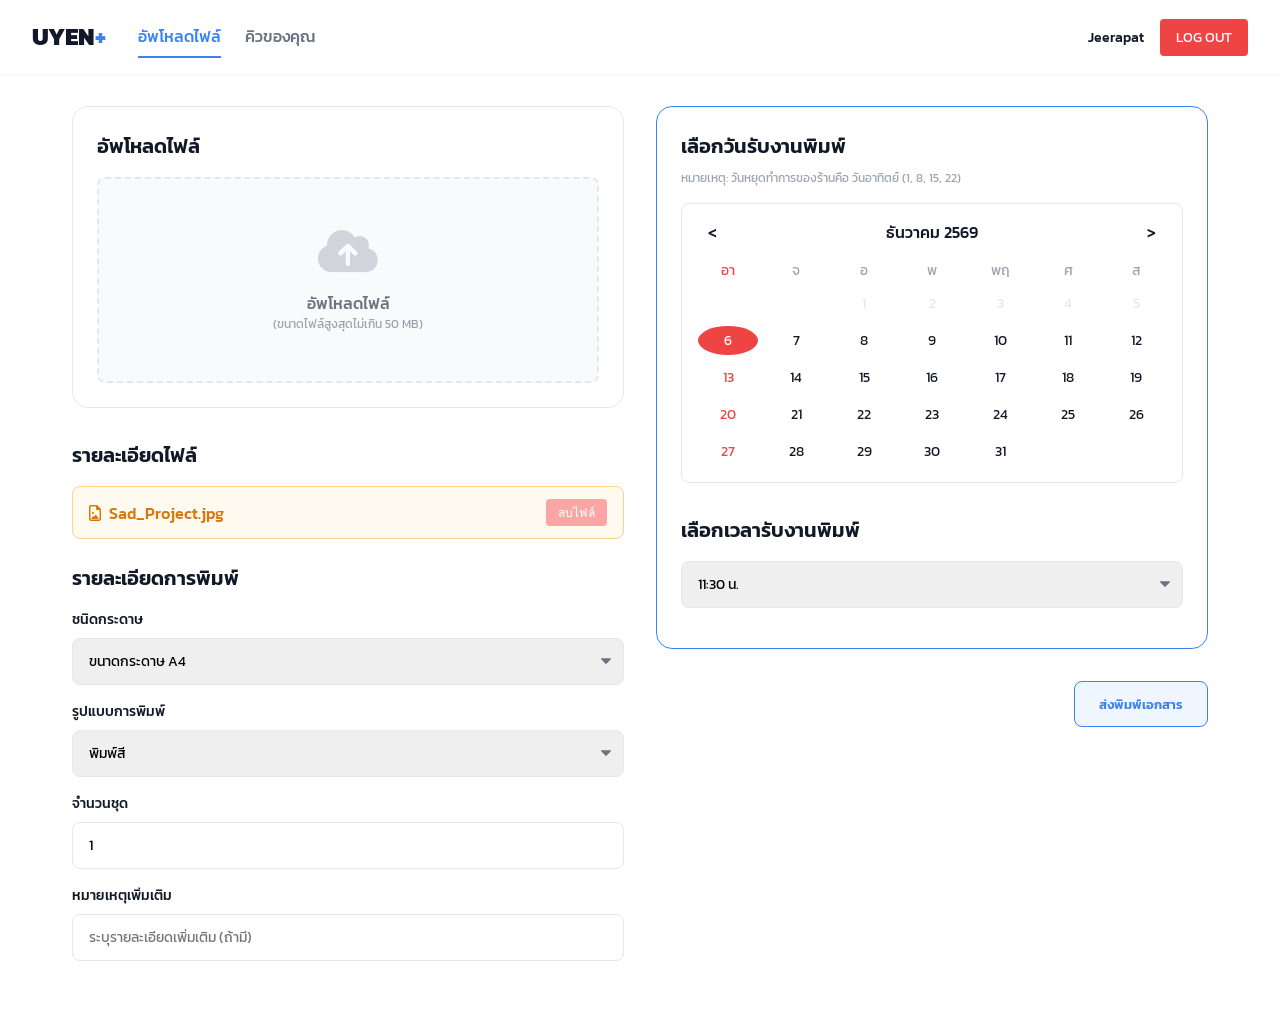
==== dashboard.html @ d8b0818e "first commit" ====
<!DOCTYPE html>
<html lang="th">
<head>
    <meta charset="UTF-8">
    <meta name="viewport" content="width=device-width, initial-scale=1.0">
    <title>UYEN - Dashboard</title>
    <link href="https://fonts.googleapis.com/css2?family=Kanit:wght@300;400;500;600;700&display=swap" rel="stylesheet">
    <link rel="stylesheet" href="https://cdnjs.cloudflare.com/ajax/libs/font-awesome/6.4.0/css/all.min.css">
    <link rel="stylesheet" href="./css/style.css">
</head>
<body>
    <!-- Top Nav -->
    <nav class="navbar">
        <div class="nav-left">
            <button class="hamburger-btn" id="mobileMenuBtn">
                <i class="fa-solid fa-bars"></i>
            </button>
            <div class="nav-brand">UYEN<span>+</span></div>
            <div class="nav-links">
                <a href="./dashboard.html" class="nav-link active">อัพโหลดไฟล์</a>
                <a href="./queue.html" class="nav-link">คิวของคุณ</a>
            </div>
            <!-- Mobile Menu Dropdown -->
            <div class="mobile-nav-dropdown" id="mobileMenuDropdown">
                <a href="./dashboard.html" class="nav-link active">อัพโหลดไฟล์</a>
                <a href="./queue.html" class="nav-link">คิวของคุณ</a>
            </div>
        </div>
        <div class="nav-right">
            <span class="user-name">Jeerapat</span>
            <button class="btn-logout" onclick="window.location.href='./index.html'">LOG OUT</button>
        </div>
    </nav>

    <!-- Main Content -->
    <main class="container">
        <div class="dashboard-grid">
            
            <!-- Left Column: Forms -->
            <div class="left-col">
                <div class="section-card">
                    <h2 class="section-title">อัพโหลดไฟล์</h2>
                    <div class="upload-zone" id="uploadZone">
                        <i class="fa-solid fa-cloud-arrow-up upload-icon"></i>
                        <p style="font-weight: 500;">อัพโหลดไฟล์</p>
                        <p style="font-size: 0.75rem; color: #9ca3af;">(ขนาดไฟล์สูงสุดไม่เกิน 50 MB)</p>
                        <input type="file" id="fileInput" style="display: none;" accept=".pdf,.docx,.jpg,.png">
                    </div>
                </div>

                <div class="section-title">รายละเอียดไฟล์</div>
                <div class="file-item">
                    <div class="file-info">
                        <i class="fa-regular fa-file-image"></i>
                        <span>Sad_Project.jpg</span>
                    </div>
                    <button class="btn-delete">ลบไฟล์</button>
                </div>

                <div class="section-title">รายละเอียดการพิมพ์</div>
                <form id="printDetailsForm">
                    <div class="form-group">
                        <label class="form-label">ชนิดกระดาษ</label>
                        <select class="form-select custom-chevron" name="paper_type">
                            <option value="A4">ขนาดกระดาษ A4</option>
                            <option value="A3">ขนาดกระดาษ A3</option>
                        </select>
                    </div>
                    
                    <div class="form-group">
                        <label class="form-label">รูปแบบการพิมพ์</label>
                        <select class="form-select custom-chevron" name="color_type">
                            <option value="color">พิมพ์สี</option>
                            <option value="bw">ขาวดำ</option>
                        </select>
                    </div>

                    <div class="form-group" style="position: relative;">
                        <label class="form-label">จำนวนชุด</label>
                        <input type="number" class="form-control" name="copies" value="1" min="1">
                        <!-- Custom styled + icon could go here if needed -->
                    </div>

                    <div class="form-group">
                        <label class="form-label">หมายเหตุเพิ่มเติม</label>
                        <input type="text" class="form-control" name="notes" placeholder="ระบุรายละเอียดเพิ่มเติม (ถ้ามี)">
                    </div>
                </form>
            </div>

            <!-- Right Column: Schedule -->
            <div class="right-col">
                <div class="schedule-card">
                    <h2 class="section-title" style="margin-bottom: 0.5rem;">เลือกวันรับงานพิมพ์</h2>
                    <p style="font-size: 0.75rem; color: #9ca3af; margin-bottom: 1rem;">หมายเหตุ: วันหยุดทำการของร้านคือ วันอาทิตย์ (1, 8, 15, 22)</p>
                    
                    <!-- Calendar Interactive -->
                    <input type="hidden" name="pickup_date" id="pickupDateInput" value="">
                    <div style="border: 1px solid #e5e7eb; border-radius: 8px; padding: 1rem; margin-bottom: 2rem; background: #fff; user-select: none;">
                        <div style="display:flex; justify-content:space-between; margin-bottom:1rem; font-weight:500; align-items: center;">
                            <span style="cursor:pointer; padding: 0 10px;" id="prevMonth">&lt;</span>
                            <span id="monthYearDisplay"></span> 
                            <span style="cursor:pointer; padding: 0 10px;" id="nextMonth">&gt;</span>
                        </div>
                        <div style="display:grid; grid-template-columns: repeat(7, 1fr); text-align:center; gap: 0.5rem; font-size:0.875rem; margin-bottom: 0.5rem; color:#9ca3af;">
                            <div style="color:var(--danger-color)">อา</div><div>จ</div><div>อ</div><div>พ</div><div>พฤ</div><div>ศ</div><div>ส</div>
                        </div>
                        <div id="calendarDays" style="display:grid; grid-template-columns: repeat(7, 1fr); text-align:center; gap: 0.5rem; font-size:0.875rem;">
                            <!-- JavaScript will generate days here -->
                        </div>
                    </div>

                    <h2 class="section-title">เลือกเวลารับงานพิมพ์</h2>
                    <select class="form-select custom-chevron" name="pickup_time" id="timeDropdown" style="width: 100%; margin-bottom: 1rem;">
                        <option value="09:00">09:00 น.</option>
                        <option value="09:30">09:30 น.</option>
                        <option value="10:00">10:00 น.</option>
                        <option value="10:30">10:30 น.</option>
                        <option value="11:00">11:00 น.</option>
                        <option value="11:30" selected>11:30 น.</option>
                        <option value="12:00">12:00 น.</option>
                        <option value="12:00">12:30 น.</option>
                        <option value="13:00">13:00 น.</option>
                        <option value="13:30">13:30 น.</option>
                        <option value="14:00">14:00 น.</option>
                        <option value="14:30">14:30 น.</option>
                        <option value="15:00">15:00 น.</option>
                        <option value="15:30">15:30 น.</option>
                        <option value="16:00">16:00 น.</option>
                        <option value="16:30">16:30 น.</option>
                        <option value="17:00">17:00 น.</option>
                    </select>
                </div>

                <div style="text-align: right; margin-top: 2rem;">
                    <button class="btn-primary" onclick="window.location.href='./queue.html'">ส่งพิมพ์เอกสาร</button>
                </div>
            </div>

        </div>
    </main>
    
    <script src="./js/app.js"></script>
    <script src="./js/api.js"></script>
</body>
</html>
---- css/style.css ----
/* Add to style.css */
:root {
  --primary-color: #3b82f6; /* Blue */
  --primary-light: #eff6ff;
  --success-color: #10b981; /* Green */
  --danger-color: #ef4444; /* Red */
  --danger-light: #fef2f2;
  --warning-color: #fbbf24; /* Yellow */
  --text-dark: #111827;
  --text-gray: #6b7280;
  --text-light: #9ca3af;
  --bg-color: #f9fafb;
  --bg-white: #ffffff;
  --border-color: #e5e7eb;
  --border-radius: 8px;
  --border-radius-lg: 16px;
  --font-family: 'Kanit', sans-serif;
}

* { margin: 0; padding: 0; box-sizing: border-box; }

body {
  font-family: var(--font-family);
  background-color: var(--bg-white);
  color: var(--text-dark);
  line-height: 1.5;
}

a { text-decoration: none; color: var(--text-dark); }

/* Top Navigation */
.navbar {
  display: flex;
  justify-content: space-between;
  align-items: center;
  padding: 1rem 2rem;
  box-shadow: 0 1px 3px rgba(0,0,0,0.05);
  background: var(--bg-white);
  position: relative;
}

.nav-left {
  display: flex;
  align-items: center;
  gap: 2rem;
}

.nav-brand {
  font-size: 1.5rem;
  font-weight: 800;
  color: var(--text-dark);
}
.nav-brand span {
  color: var(--primary-color);
}

.hamburger-btn {
  display: none;
  background: none;
  border: none;
  font-size: 1.5rem;
  color: var(--text-gray);
  cursor: pointer;
}

/* Desktop Links */
.nav-links {
  display: flex;
  gap: 1.5rem;
}

/* Mobile Links Dropdown */
.mobile-nav-dropdown {
  display: none;
  position: absolute;
  top: 100%;
  left: 1rem;
  background: white;
  min-width: 150px;
  box-shadow: 0 4px 6px -1px rgba(0, 0, 0, 0.1), 0 2px 4px -1px rgba(0, 0, 0, 0.06);
  border-radius: var(--border-radius);
  border: 1px solid var(--border-color);
  flex-direction: column;
  z-index: 50;
  padding: 0.5rem 0;
}

.mobile-nav-dropdown.show {
  display: flex;
}

.mobile-nav-dropdown .nav-link {
  padding: 0.75rem 1.5rem;
  border-bottom: none;
}
.mobile-nav-dropdown .nav-link:hover, .mobile-nav-dropdown .nav-link.active {
  background-color: var(--primary-light);
}

.nav-link {
  font-weight: 500;
  color: var(--text-gray);
  padding: 0.5rem 0;
  border-bottom: 2px solid transparent;
  transition: all 0.2s;
}

.nav-link.active {
  color: var(--primary-color);
  border-bottom-color: var(--primary-color);
}

.nav-link:hover {
  color: var(--primary-color);
}

.nav-right {
  display: flex;
  align-items: center;
  gap: 1rem;
}

.user-name {
  font-weight: 500;
  font-size: 0.875rem;
}

.btn-logout {
  background-color: var(--danger-color);
  color: white;
  border: none;
  padding: 0.5rem 1rem;
  border-radius: 4px;
  font-size: 0.875rem;
  font-family: var(--font-family);
  cursor: pointer;
}

/* Layout */
.container {
  max-width: 1200px;
  margin: 0 auto;
  padding: 2rem;
}

.page-title {
  font-size: 1.5rem;
  font-weight: 600;
  margin-bottom: 1.5rem;
  color: #1e3a8a; /* Dark blue for titles */
}

/* Grid Layouts */
.dashboard-grid {
  display: grid;
  grid-template-columns: 1fr 1fr;
  gap: 2rem;
}

/* Left Column - Forms & Upload */
.section-card {
  border: 1px solid var(--border-color);
  border-radius: var(--border-radius-lg);
  padding: 1.5rem;
  margin-bottom: 2rem;
}

.section-title {
  font-size: 1.25rem;
  font-weight: 600;
  margin-bottom: 1rem;
}

.upload-zone {
  border: 2px dashed var(--border-color);
  border-radius: var(--border-radius);
  padding: 3rem 2rem;
  text-align: center;
  color: var(--text-gray);
  cursor: pointer;
  background-color: var(--bg-color);
  transition: border-color 0.2s;
}

.upload-zone:hover {
  border-color: var(--primary-color);
}

.upload-icon {
  font-size: 3rem;
  color: #d1d5db;
  margin-bottom: 1rem;
}

.file-item {
  display: flex;
  justify-content: space-between;
  align-items: center;
  padding: 0.75rem 1rem;
  border: 1px solid #fbd38d; /* Orange tint border */
  border-radius: var(--border-radius);
  background-color: #fffaf0;
  margin-bottom: 1.5rem;
}

.file-info {
  display: flex;
  align-items: center;
  gap: 0.5rem;
  color: #d97706; /* Orange text */
  font-weight: 500;
}

.btn-delete {
  background-color: #fca5a5;
  color: white;
  border: none;
  padding: 0.25rem 0.75rem;
  border-radius: 4px;
  font-size: 0.75rem;
  cursor: pointer;
}

/* Inputs */
.form-group {
  margin-bottom: 1rem;
  text-align: left;
}

.form-label {
  display: block;
  font-size: 0.875rem;
  font-weight: 500;
  margin-bottom: 0.5rem;
  color: var(--text-dark);
}

.form-control, .form-select {
  width: 100%;
  padding: 0.75rem 1rem;
  border: 1px solid var(--border-color);
  border-radius: var(--border-radius);
  font-family: var(--font-family);
  font-size: 0.875rem;
}

.input-group {
  position: relative;
  display: flex;
  align-items: center;
}

.input-action {
  position: absolute;
  right: 1rem;
  font-size: 0.75rem;
  font-weight: 600;
  color: var(--primary-color);
  background: none;
  border: none;
  cursor: pointer;
  text-transform: uppercase;
}

.form-select.custom-chevron {
  appearance: none;
  background-image: url("data:image/svg+xml;charset=US-ASCII,%3Csvg%20xmlns%3D%22http%3A%2F%2Fwww.w3.org%2F2000%2Fsvg%22%20width%3D%22292.4%22%20height%3D%22292.4%22%3E%3Cpath%20fill%3D%22%236b7280%22%20d%3D%22M287%2069.4a17.6%2017.6%200%200%200-13-5.4H18.4c-5%200-9.3%201.8-12.9%205.4A17.6%2017.6%200%200%200%200%2082.2c0%205%201.8%209.3%205.4%2012.9l128%20127.9c3.6%203.6%207.8%205.4%2012.8%205.4s9.2-1.8%2012.8-5.4L287%2095c3.5-3.5%205.4-7.8%205.4-12.8%200-5-1.9-9.2-5.5-12.8z%22%2F%3E%3C%2Fsvg%3E");
  background-repeat: no-repeat;
  background-position: right 0.75rem top 50%;
  background-size: 0.65rem auto;
}

/* Buttons */
.btn {
  display: inline-block;
  width: 100%;
  padding: 0.75rem 1.5rem;
  font-size: 0.875rem;
  font-weight: 600;
  font-family: var(--font-family);
  text-align: center;
  border: none;
  border-radius: 4px;
  cursor: pointer;
  transition: all 0.2s ease;
  text-transform: uppercase;
}

.btn-success {
  background-color: #24f676; /* Bright neon green */
  color: white;
  letter-spacing: 1px;
}

/* Right Column - Blue Box */
.schedule-card {
  border: 1px solid var(--primary-color);
  border-radius: var(--border-radius-lg);
  padding: 1.5rem;
  height: max-content;
}

.btn-primary {
  background-color: var(--primary-light);
  color: var(--primary-color);
  border: 1px solid var(--primary-color);
  padding: 0.75rem 1.5rem;
  border-radius: var(--border-radius);
  font-family: var(--font-family);
  font-weight: 600;
  cursor: pointer;
  width: max-content;
  display: inline-block;
  text-align: center;
}

/* Queue List */
.back-link {
  color: var(--text-gray);
  margin-bottom: 2rem;
  display: inline-flex;
  align-items: center;
  gap: 0.5rem;
}

.queue-page-title {
  text-align: center;
  font-size: 1.5rem;
  color: #1e3a8a;
  margin-bottom: 2rem;
}

.queue-list {
  display: flex;
  flex-direction: column;
  gap: 1.5rem;
  max-width: 600px;
  margin: 0 auto;
}

.queue-card {
  border: 1px dashed var(--border-color);
  border-radius: var(--border-radius);
  padding: 1.5rem;
  position: relative;
}

.queue-header {
  display: flex;
  justify-content: space-between;
  align-items: flex-start;
  margin-bottom: 1rem;
}

.queue-user {
  font-weight: 600;
  font-size: 1.125rem;
}

.queue-number-box {
  background-color: var(--primary-light);
  color: var(--primary-color);
  font-size: 1.5rem;
  font-weight: 700;
  padding: 0.5rem 1rem;
  border-radius: var(--border-radius);
  display: flex;
  align-items: center;
  gap: 0.5rem;
}

.queue-number-label {
  font-size: 1rem;
  color: var(--text-dark);
}

.badge {
  display: inline-block;
  padding: 0.25rem 0.5rem;
  border-radius: 4px;
  font-size: 0.75rem;
  font-weight: 500;
}

.badge-success { background-color: var(--success-color); color: white; }
.badge-warning { background-color: var(--warning-color); color: white; }

.queue-details {
  display: grid;
  grid-template-columns: 1fr 1fr;
  gap: 0.5rem 1rem;
  font-size: 0.875rem;
  margin-bottom: 1rem;
  color: var(--text-gray);
}

.queue-details span {
  color: var(--primary-color);
  font-weight: 500;
}

.queue-note {
  background-color: var(--danger-light);
  color: var(--danger-color);
  padding: 0.5rem;
  border-radius: 4px;
  font-size: 0.875rem;
  margin-bottom: 1rem;
  display: flex;
}

.queue-note strong {
  margin-right: 0.5rem;
}

.queue-actions {
  display: flex;
  justify-content: flex-end;
}

.btn-cancel {
  background-color: var(--danger-color);
  color: white;
  border: none;
  padding: 0.5rem 1.5rem;
  border-radius: var(--border-radius);
  font-family: var(--font-family);
  cursor: pointer;
}

.btn-cancel:disabled {
  background-color: #e5e7eb;
  color: #9ca3af;
  cursor: not-allowed;
}

/* Auth specific resets since we use one style file */
.auth-wrapper {
  display: flex;
  justify-content: center;
  align-items: center;
  min-height: 100vh;
  background-color: var(--bg-white);
}

.auth-card {
  background: white;
  padding: 3rem;
  border-radius: 0;
  width: 100%;
  max-width: 450px;
  text-align: center;
}

.auth-subtitle {
  font-size: 0.8rem;
  font-weight: 600;
  letter-spacing: 2px;
  color: var(--text-dark);
  display: flex;
  align-items: center;
  justify-content: center;
  margin-bottom: 2rem;
}

.auth-subtitle::before,
.auth-subtitle::after {
  content: "";
  height: 2px;
  width: 40px;
  background-color: var(--danger-color);
  margin: 0 10px;
}

.auth-footer {
  margin-top: 2rem;
  padding-top: 1rem;
  border-top: 1px solid var(--danger-color);
  font-size: 0.75rem;
  color: var(--text-gray);
  display: flex;
  justify-content: center;
  align-items: center;
  gap: 5px;
}

.auth-footer a {
  color: var(--primary-color);
  font-weight: 600;
  text-transform: uppercase;
}

/* Calendar Styles */
.calendar-day {
  cursor: pointer;
  padding: 0.25rem 0;
  border-radius: 4px;
  transition: all 0.2s;
}
.calendar-day:hover:not(.empty):not(.disabled) {
  background-color: var(--primary-light);
  color: var(--primary-color);
}
.calendar-day.selected {
  background-color: var(--danger-color);
  color: white !important;
  border-radius: 50%;
}
.calendar-day.holiday {
  color: var(--danger-color);
}
.calendar-day.disabled {
  color: #e5e7eb;
  pointer-events: none;
}

/* Responsive Media Queries */
@media (max-width: 768px) {
  .navbar {
    padding: 1.25rem 1.5rem;
  }
  
  .nav-left {
    gap: 1rem;
    flex-direction: row-reverse;
  }

  .nav-links {
    display: none; /* Hide desktop links */
  }

  .hamburger-btn {
    display: block; /* Show hamburger */
  }

  .dashboard-grid {
    grid-template-columns: 1fr;
    gap: 1rem;
  }

  .container {
    padding: 1rem;
  }

  .queue-list {
    margin: 0;
  }

  .back-link {
    display: none !important;
  }

  .queue-page-title {
    text-align: left;
    margin-top: 0.5rem;
    margin-bottom: 1rem;
  }

  .btn-primary {
    width: 100%;
  }

  /* Auth mobile */
  .auth-card {
    padding: 2rem 1.5rem;
    max-width: 100%;
  }
  .auth-wrapper {
    padding: 1rem;
  }
  
  .auth-subtitle::before, .auth-subtitle::after {
    width: 25px;
  }
  
  .schedule-card {
    border: none;
    padding: 0;
  }
  
  .queue-card {
    padding: 1rem;
  }
  
  .queue-actions .btn-cancel {
    width: 100%;
  }
}
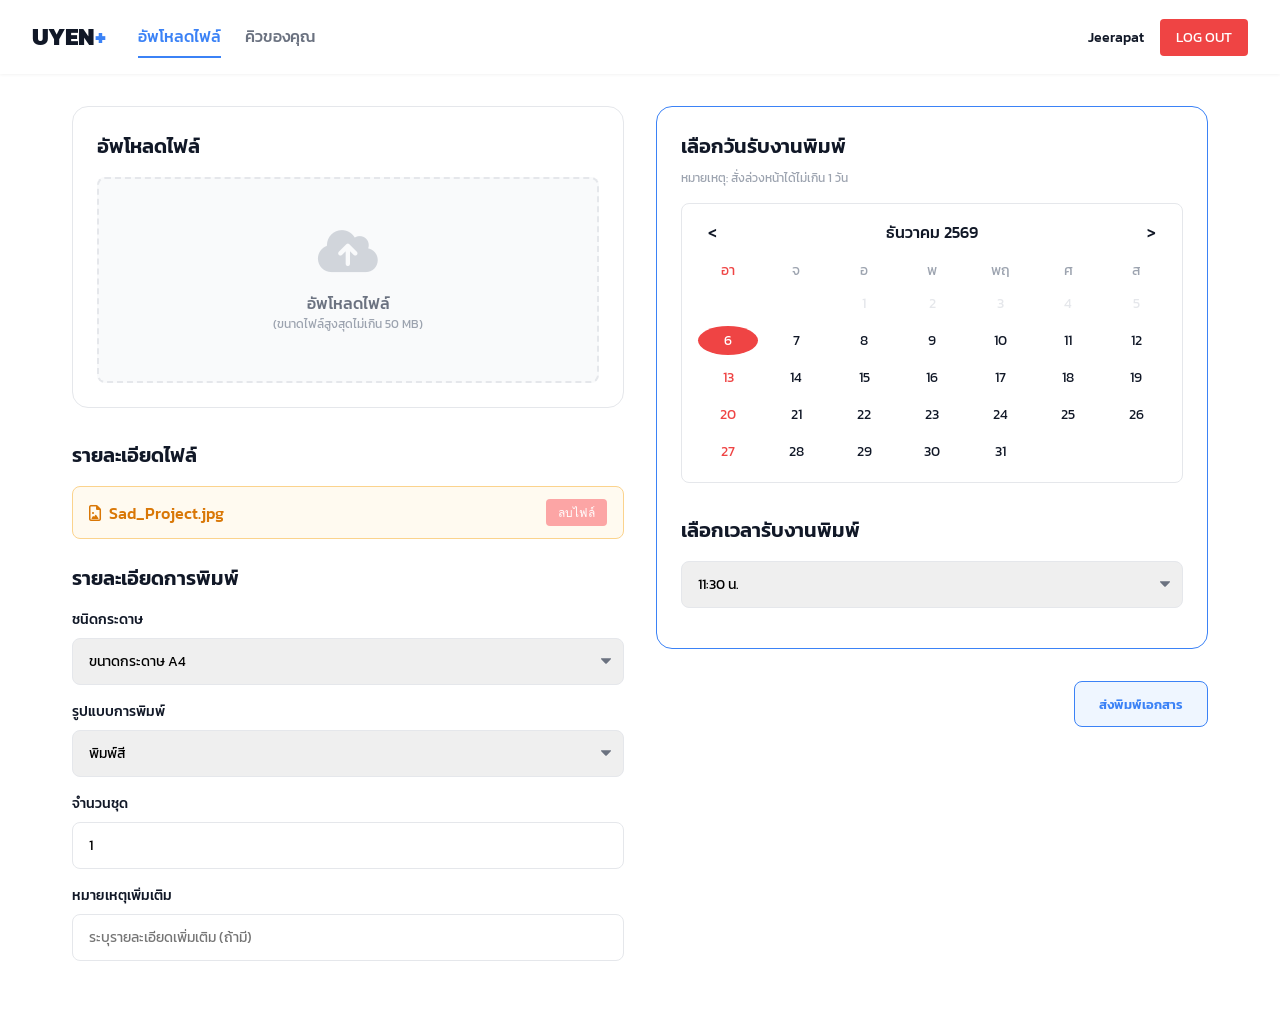
==== commit 6f31e054: "first commit" ====
--- a/dashboard.html
+++ b/dashboard.html
@@ -92,7 +92,7 @@
             <div class="right-col">
                 <div class="schedule-card">
                     <h2 class="section-title" style="margin-bottom: 0.5rem;">เลือกวันรับงานพิมพ์</h2>
-                    <p style="font-size: 0.75rem; color: #9ca3af; margin-bottom: 1rem;">หมายเหตุ: วันหยุดทำการของร้านคือ วันอาทิตย์ (1, 8, 15, 22)</p>
+                    <p style="font-size: 0.75rem; color: #9ca3af; margin-bottom: 1rem;">หมายเหตุ: สั่งล่วงหน้าได้ไม่เกิน 1 วัน</p>
                     
                     <!-- Calendar Interactive -->
                     <input type="hidden" name="pickup_date" id="pickupDateInput" value="">
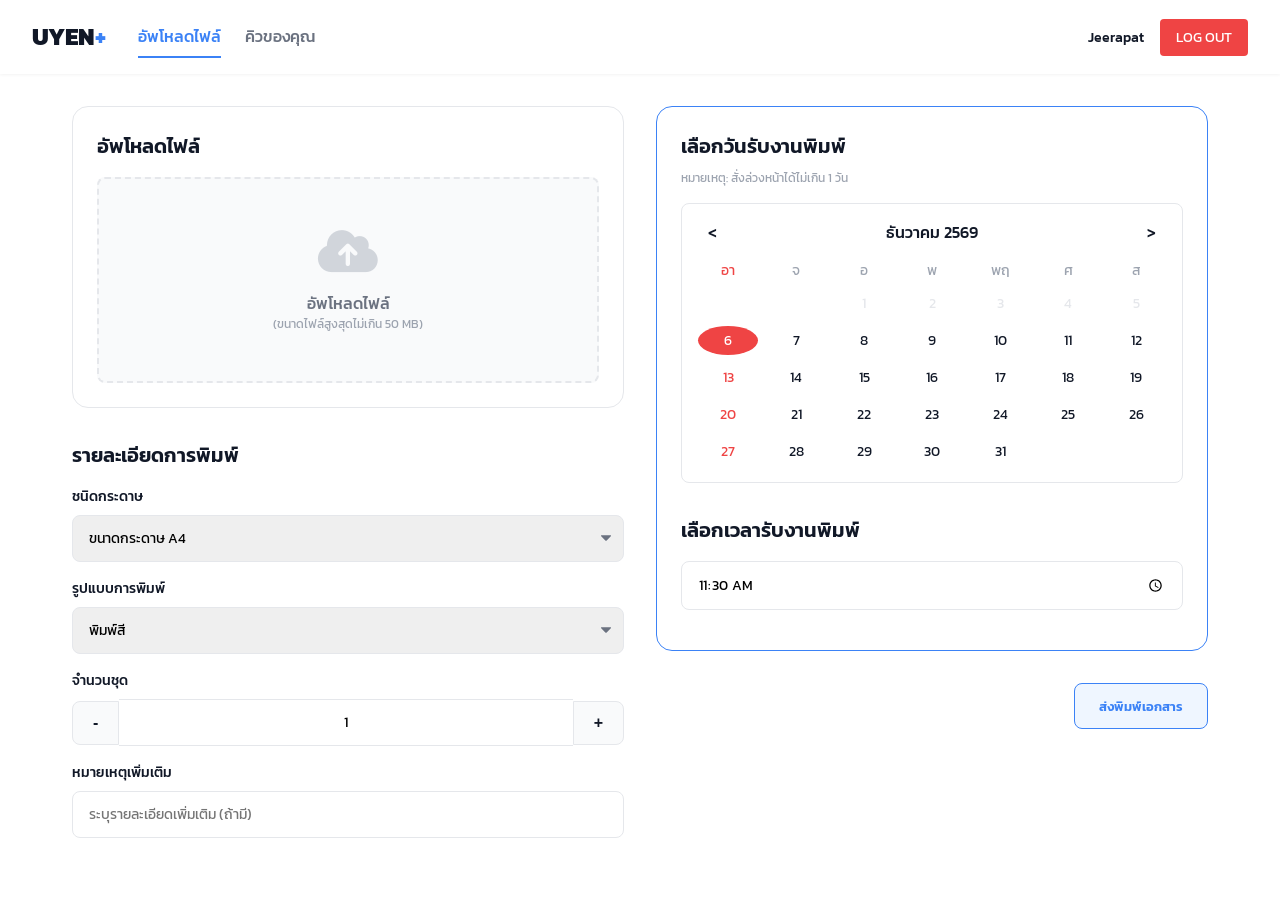
==== commit 018ebded: "Update UX/UI" ====
--- a/dashboard.html
+++ b/dashboard.html
@@ -48,16 +48,7 @@
                     </div>
                 </div>
 
-                <div class="section-title">รายละเอียดไฟล์</div>
-                <div class="file-item">
-                    <div class="file-info">
-                        <i class="fa-regular fa-file-image"></i>
-                        <span>Sad_Project.jpg</span>
-                    </div>
-                    <button class="btn-delete">ลบไฟล์</button>
-                </div>
-
-                <div class="section-title">รายละเอียดการพิมพ์</div>
+                <div class="section-title" style="margin-top: 2rem;">รายละเอียดการพิมพ์</div>
                 <form id="printDetailsForm">
                     <div class="form-group">
                         <label class="form-label">ชนิดกระดาษ</label>
@@ -75,10 +66,13 @@
                         </select>
                     </div>
 
-                    <div class="form-group" style="position: relative;">
+                    <div class="form-group">
                         <label class="form-label">จำนวนชุด</label>
-                        <input type="number" class="form-control" name="copies" value="1" min="1">
-                        <!-- Custom styled + icon could go here if needed -->
+                        <div class="number-input-group">
+                            <button type="button" class="btn-minus" onclick="this.nextElementSibling.value = Math.max(1, this.nextElementSibling.value - 1);">-</button>
+                            <input type="number" class="form-control" name="copies" value="1" min="1">
+                            <button type="button" class="btn-plus" onclick="this.previousElementSibling.value = parseInt(this.previousElementSibling.value) + 1;">+</button>
+                        </div>
                     </div>
 
                     <div class="form-group">
@@ -111,25 +105,7 @@
                     </div>
 
                     <h2 class="section-title">เลือกเวลารับงานพิมพ์</h2>
-                    <select class="form-select custom-chevron" name="pickup_time" id="timeDropdown" style="width: 100%; margin-bottom: 1rem;">
-                        <option value="09:00">09:00 น.</option>
-                        <option value="09:30">09:30 น.</option>
-                        <option value="10:00">10:00 น.</option>
-                        <option value="10:30">10:30 น.</option>
-                        <option value="11:00">11:00 น.</option>
-                        <option value="11:30" selected>11:30 น.</option>
-                        <option value="12:00">12:00 น.</option>
-                        <option value="12:00">12:30 น.</option>
-                        <option value="13:00">13:00 น.</option>
-                        <option value="13:30">13:30 น.</option>
-                        <option value="14:00">14:00 น.</option>
-                        <option value="14:30">14:30 น.</option>
-                        <option value="15:00">15:00 น.</option>
-                        <option value="15:30">15:30 น.</option>
-                        <option value="16:00">16:00 น.</option>
-                        <option value="16:30">16:30 น.</option>
-                        <option value="17:00">17:00 น.</option>
-                    </select>
+                    <input type="time" class="form-control" name="pickup_time" id="timeInput" style="width: 100%; margin-bottom: 1rem;" value="11:30" min="09:00" max="17:00" step="1800" required>
                 </div>
 
                 <div style="text-align: right; margin-top: 2rem;">
--- a/css/style.css
+++ b/css/style.css
@@ -244,6 +244,43 @@
   font-size: 0.875rem;
 }
 
+.number-input-group {
+  display: flex;
+  align-items: center;
+}
+.number-input-group .form-control {
+  text-align: center;
+  border-radius: 0;
+  border-left: none;
+  border-right: none;
+  -moz-appearance: textfield;
+  appearance: textfield;
+}
+.number-input-group .form-control::-webkit-outer-spin-button,
+.number-input-group .form-control::-webkit-inner-spin-button {
+  -webkit-appearance: none;
+  margin: 0;
+}
+.number-input-group button {
+  background: #f9fafb;
+  border: 1px solid var(--border-color);
+  padding: 0.75rem 1.25rem;
+  font-size: 1rem;
+  font-weight: 600;
+  cursor: pointer;
+  color: var(--text-dark);
+  transition: background 0.2s;
+}
+.number-input-group .btn-minus {
+  border-radius: var(--border-radius) 0 0 var(--border-radius);
+}
+.number-input-group .btn-plus {
+  border-radius: 0 var(--border-radius) var(--border-radius) 0;
+}
+.number-input-group button:hover {
+  background: #e5e7eb;
+}
+
 .input-group {
   position: relative;
   display: flex;
@@ -497,10 +534,6 @@
   border-radius: 4px;
   transition: all 0.2s;
 }
-.calendar-day:hover:not(.empty):not(.disabled) {
-  background-color: var(--primary-light);
-  color: var(--primary-color);
-}
 .calendar-day.selected {
   background-color: var(--danger-color);
   color: white !important;
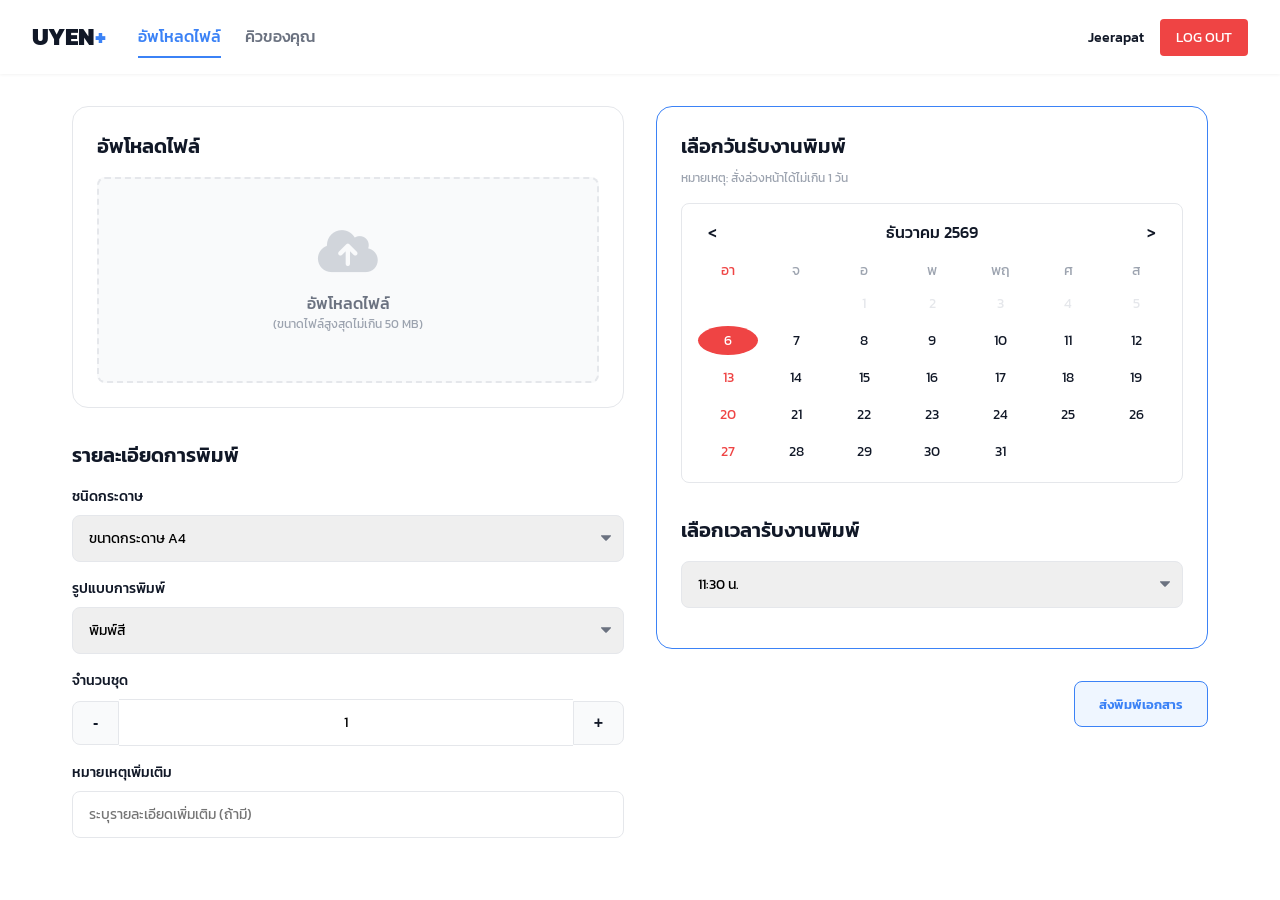
==== commit e1f09f2d: "update UX/UI" ====
--- a/dashboard.html
+++ b/dashboard.html
@@ -105,7 +105,25 @@
                     </div>
 
                     <h2 class="section-title">เลือกเวลารับงานพิมพ์</h2>
-                    <input type="time" class="form-control" name="pickup_time" id="timeInput" style="width: 100%; margin-bottom: 1rem;" value="11:30" min="09:00" max="17:00" step="1800" required>
+                    <select class="form-select custom-chevron" name="pickup_time" id="timeInput" style="width: 100%; margin-bottom: 1rem;">
+                        <option value="09:00">09:00 น.</option>
+                        <option value="09:30">09:30 น.</option>
+                        <option value="10:00">10:00 น.</option>
+                        <option value="10:30">10:30 น.</option>
+                        <option value="11:00">11:00 น.</option>
+                        <option value="11:30" selected>11:30 น.</option>
+                        <option value="12:00">12:00 น.</option>
+                        <option value="12:30">12:30 น.</option>
+                        <option value="13:00">13:00 น.</option>
+                        <option value="13:30">13:30 น.</option>
+                        <option value="14:00">14:00 น.</option>
+                        <option value="14:30">14:30 น.</option>
+                        <option value="15:00">15:00 น.</option>
+                        <option value="15:30">15:30 น.</option>
+                        <option value="16:00">16:00 น.</option>
+                        <option value="16:30">16:30 น.</option>
+                        <option value="17:00">17:00 น.</option>
+                    </select>
                 </div>
 
                 <div style="text-align: right; margin-top: 2rem;">
--- a/css/style.css
+++ b/css/style.css
@@ -36,7 +36,9 @@
   padding: 1rem 2rem;
   box-shadow: 0 1px 3px rgba(0,0,0,0.05);
   background: var(--bg-white);
-  position: relative;
+  position: sticky;
+  top: 0;
+  z-index: 100;
 }
 
 .nav-left {
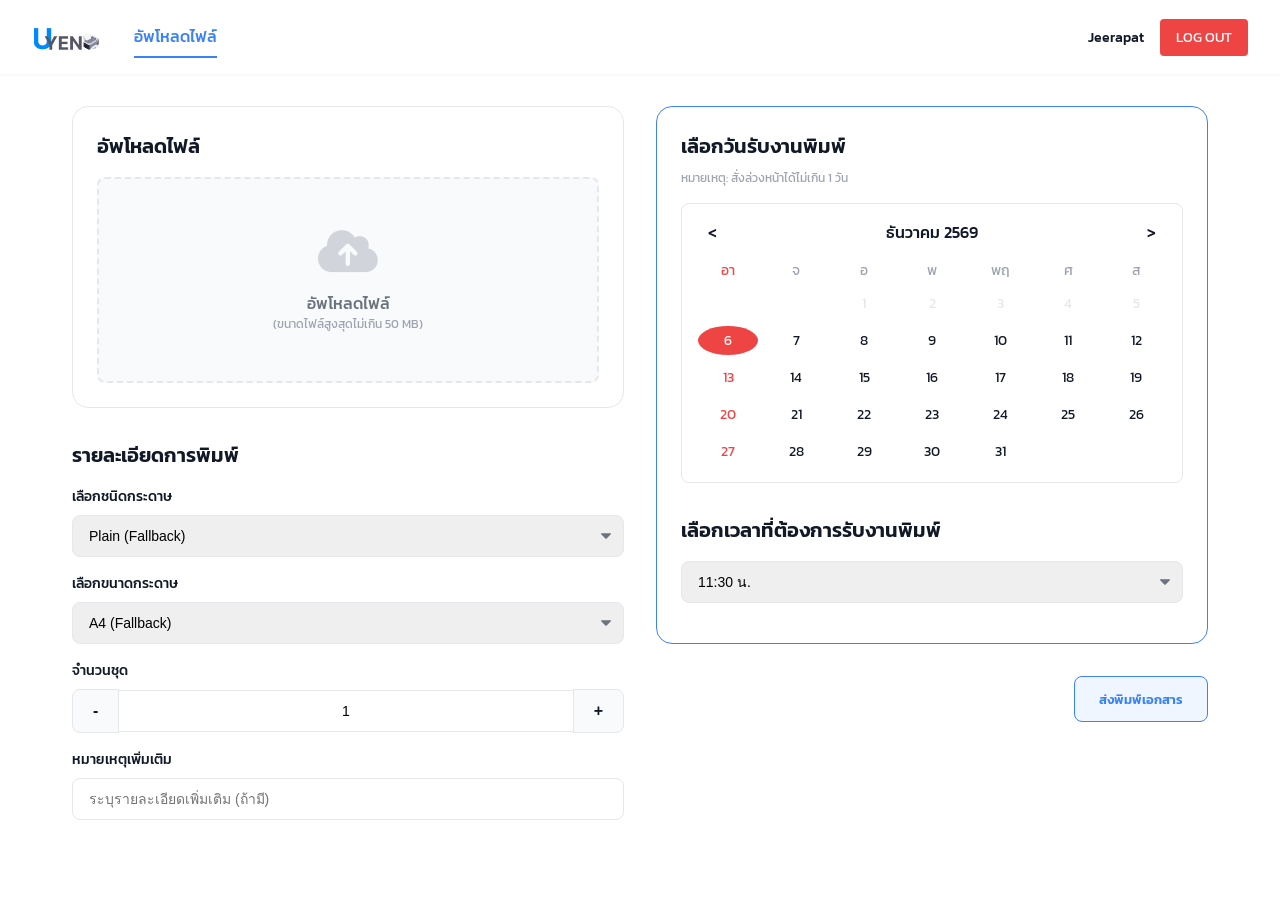
==== commit fba54637: "Updata final" ====
--- a/dashboard.html
+++ b/dashboard.html
@@ -15,19 +15,19 @@
             <button class="hamburger-btn" id="mobileMenuBtn">
                 <i class="fa-solid fa-bars"></i>
             </button>
-            <div class="nav-brand">UYEN<span>+</span></div>
+            <div class="nav-brand" style="display: flex; align-items: center;">
+                <img src="./images/logo.png" alt="UYEN Logo" style="height: 32px; width: auto;">
+            </div>
             <div class="nav-links">
                 <a href="./dashboard.html" class="nav-link active">อัพโหลดไฟล์</a>
-                <a href="./queue.html" class="nav-link">คิวของคุณ</a>
             </div>
             <!-- Mobile Menu Dropdown -->
             <div class="mobile-nav-dropdown" id="mobileMenuDropdown">
                 <a href="./dashboard.html" class="nav-link active">อัพโหลดไฟล์</a>
-                <a href="./queue.html" class="nav-link">คิวของคุณ</a>
             </div>
         </div>
         <div class="nav-right">
-            <span class="user-name">Jeerapat</span>
+            <span class="user-name" id="displayUserName">Jeerapat</span>
             <button class="btn-logout" onclick="window.location.href='./index.html'">LOG OUT</button>
         </div>
     </nav>
@@ -51,18 +51,16 @@
                 <div class="section-title" style="margin-top: 2rem;">รายละเอียดการพิมพ์</div>
                 <form id="printDetailsForm">
                     <div class="form-group">
-                        <label class="form-label">ชนิดกระดาษ</label>
-                        <select class="form-select custom-chevron" name="paper_type">
-                            <option value="A4">ขนาดกระดาษ A4</option>
-                            <option value="A3">ขนาดกระดาษ A3</option>
+                        <label class="form-label">เลือกชนิดกระดาษ</label>
+                        <select class="form-select custom-chevron" name="paper_type_id" id="paperTypeSelect">
+                            <option value="">กำลังโหลด...</option>
                         </select>
                     </div>
                     
                     <div class="form-group">
-                        <label class="form-label">รูปแบบการพิมพ์</label>
-                        <select class="form-select custom-chevron" name="color_type">
-                            <option value="color">พิมพ์สี</option>
-                            <option value="bw">ขาวดำ</option>
+                        <label class="form-label">เลือกขนาดกระดาษ</label>
+                        <select class="form-select custom-chevron" name="paper_size_id" id="paperSizeSelect">
+                            <option value="">กำลังโหลด...</option>
                         </select>
                     </div>
 
@@ -104,7 +102,7 @@
                         </div>
                     </div>
 
-                    <h2 class="section-title">เลือกเวลารับงานพิมพ์</h2>
+                    <h2 class="section-title">เลือกเวลาที่ต้องการรับงานพิมพ์</h2>
                     <select class="form-select custom-chevron" name="pickup_time" id="timeInput" style="width: 100%; margin-bottom: 1rem;">
                         <option value="09:00">09:00 น.</option>
                         <option value="09:30">09:30 น.</option>
@@ -127,14 +125,14 @@
                 </div>
 
                 <div style="text-align: right; margin-top: 2rem;">
-                    <button class="btn-primary" onclick="window.location.href='./queue.html'">ส่งพิมพ์เอกสาร</button>
+                    <button class="btn-primary" id="btnSubmitPrint">ส่งพิมพ์เอกสาร</button>
                 </div>
             </div>
 
         </div>
     </main>
     
+    <script src="./js/utils.js"></script>
     <script src="./js/app.js"></script>
-    <script src="./js/api.js"></script>
 </body>
 </html>
--- a/css/style.css
+++ b/css/style.css
@@ -242,8 +242,13 @@
   padding: 0.75rem 1rem;
   border: 1px solid var(--border-color);
   border-radius: var(--border-radius);
-  font-family: var(--font-family);
   font-size: 0.875rem;
+  transition: border-color 0.2s, box-shadow 0.2s;
+}
+
+.form-control:focus, .form-select:focus {
+  outline: none;
+  border-color: var(--primary-color);
 }
 
 .number-input-group {
@@ -622,3 +627,173 @@
   }
 }
 
+/* ─── Input Validation Error State ──────────────────────────────────────────── */
+@keyframes inputShake {
+    0% { transform: translateX(0); }
+    20% { transform: translateX(-5px); }
+    40% { transform: translateX(5px); }
+    60% { transform: translateX(-4px); }
+    80% { transform: translateX(4px); }
+    100% { transform: translateX(0); }
+}
+
+.input-error {
+    border-color: #ef4444 !important;
+    box-shadow: 0 0 0 3px rgba(239, 68, 68, 0.2) !important;
+    background-color: #fff5f5 !important;
+    animation: inputShake 0.35s ease;
+    transition: border-color 0.2s, box-shadow 0.2s, background-color 0.2s;
+}
+
+/* ─────────────────────────────────────────────────────────────────────────────
+   Premium Modern Modals (Inspired by utils.js)
+   ───────────────────────────────────────────────────────────────────────────── */
+
+.modal-overlay {
+    position: fixed;
+    inset: 0;
+    background: rgba(0, 0, 0, 0.55);
+    z-index: 9999;
+    display: flex;
+    justify-content: center;
+    align-items: center;
+    backdrop-filter: blur(3px);
+    padding: 20px;
+}
+
+.modal {
+    background: #fff;
+    border-radius: 14px;
+    overflow: hidden;
+    box-shadow: 0 25px 60px rgba(0, 0, 0, 0.25);
+    font-family: "Prompt", sans-serif;
+    transition: all 0.25s cubic-bezier(0.34, 1.56, 0.64, 1);
+    border: none;
+}
+
+/* Base Modal Header & Body */
+.modal-status-mini {
+    width: 90%;
+    max-width: 260px;
+    border-radius: 12px;
+    overflow: visible;
+    text-align: center;
+    box-shadow: 0 10px 30px rgba(0, 0, 0, 0.15);
+}
+
+.modal-header-compact {
+    padding: 15px;
+}
+.modal-header-status-success {
+    background: linear-gradient(135deg, #22c55e, #16a34a);
+    color: white;
+}
+.modal-header-status-error {
+    background: linear-gradient(135deg, #ef4444, #dc2626);
+    color: white;
+}
+
+.modal-title-status-smaller {
+    font-size: 18px;
+    font-weight: 700;
+    margin: 0;
+}
+
+.modal-body-status-compact {
+    padding: 30px 15px 25px;
+    background-color: #fff;
+    display: flex;
+    flex-direction: column;
+    align-items: center;
+}
+
+/* Icons */
+.modal-icon-circle-large-success {
+    width: 50px;
+    height: 50px;
+    border-radius: 50%;
+    background-color: #26F977;
+    display: flex;
+    justify-content: center;
+    align-items: center;
+    margin: 0 auto 15px auto;
+}
+
+.modal-icon-circle-large-error {
+    width: 50px;
+    height: 50px;
+    border-radius: 50%;
+    background-color: #F30606;
+    display: flex;
+    justify-content: center;
+    align-items: center;
+    margin: 0 auto 15px auto;
+}
+
+.modal-checkmark-white {
+    width: 14px;
+    height: 26px;
+    border: solid white;
+    border-width: 0 4px 4px 0;
+    transform: rotate(45deg);
+    margin-bottom: 6px;
+}
+
+/* Typography */
+.modal-h3-status {
+    font-size: 16px;
+    color: #1f2937;
+    margin-bottom: 8px;
+}
+
+.modal-p-timer {
+    color: #9ca3af;
+    font-size: 12px;
+    font-weight: 500;
+    margin-bottom: 0;
+}
+
+.fw-700 { font-weight: 700; }
+.pb-8 { padding-bottom: 8px; }
+.lh-1 { line-height: 1; }
+.text-white { color: white; }
+.f-30 { font-size: 30px; }
+
+/* Modal Animations */
+@keyframes fadeInOverlay {
+    from { background-color: rgba(0, 0, 0, 0); backdrop-filter: blur(0px); }
+    to { background-color: rgba(0, 0, 0, 0.55); backdrop-filter: blur(3px); }
+}
+
+@keyframes fadeOutOverlay {
+    from { background-color: rgba(0, 0, 0, 0.55); backdrop-filter: blur(3px); }
+    to { background-color: rgba(0, 0, 0, 0); backdrop-filter: blur(0px); }
+}
+
+@keyframes modalEntry {
+    0% { opacity: 0; transform: scale(0.9) translateY(20px); }
+    100% { opacity: 1; transform: scale(1) translateY(0); }
+}
+
+@keyframes modalExit {
+    0% { opacity: 1; transform: scale(1) translateY(0); }
+    100% { opacity: 0; transform: scale(0.9) translateY(20px); }
+}
+
+.modal-overlay:not(.hidden) {
+    animation: fadeInOverlay 0.3s ease-out forwards;
+}
+
+.modal-overlay.closing {
+    animation: fadeOutOverlay 0.25s ease-in forwards !important;
+}
+
+.modal-overlay:not(.hidden) .modal {
+    animation: modalEntry 0.35s cubic-bezier(0.34, 1.56, 0.64, 1) forwards;
+}
+
+.modal-overlay.closing .modal {
+    animation: modalExit 0.25s ease-in forwards !important;
+}
+
+
